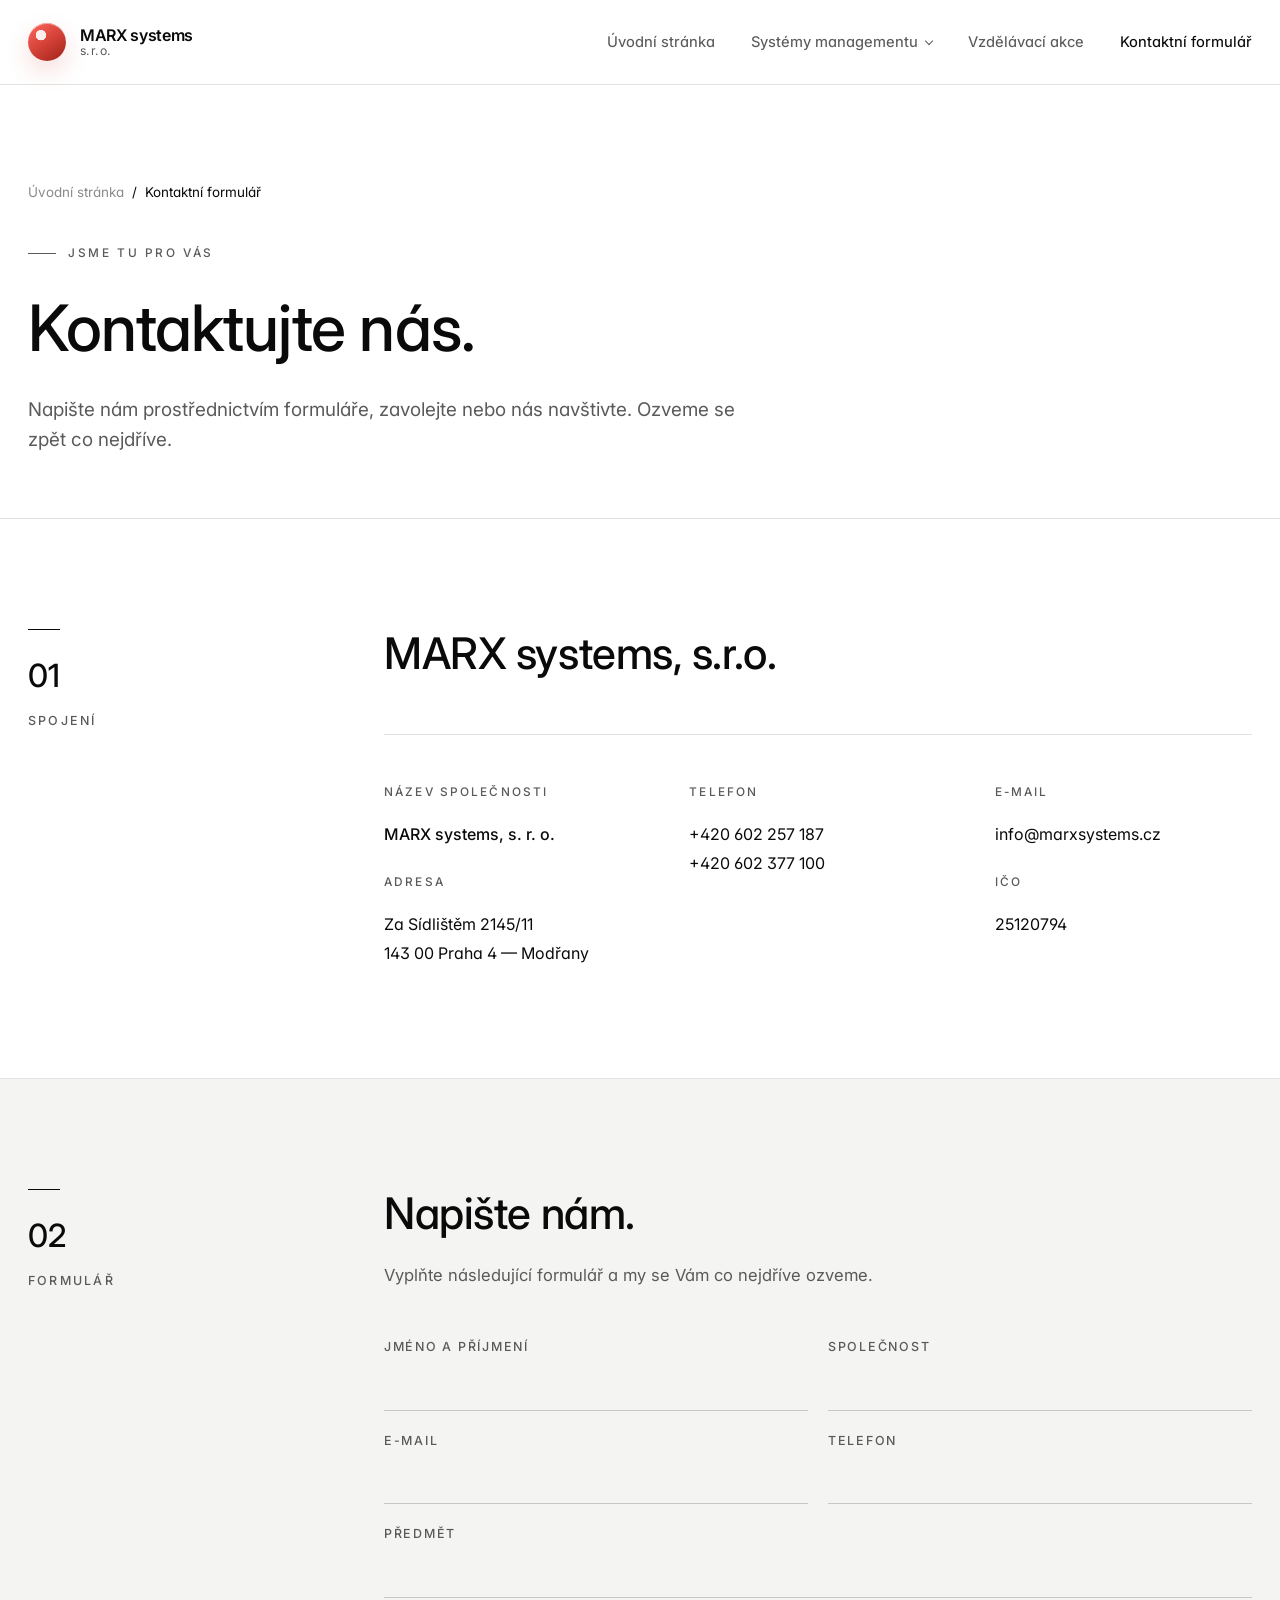
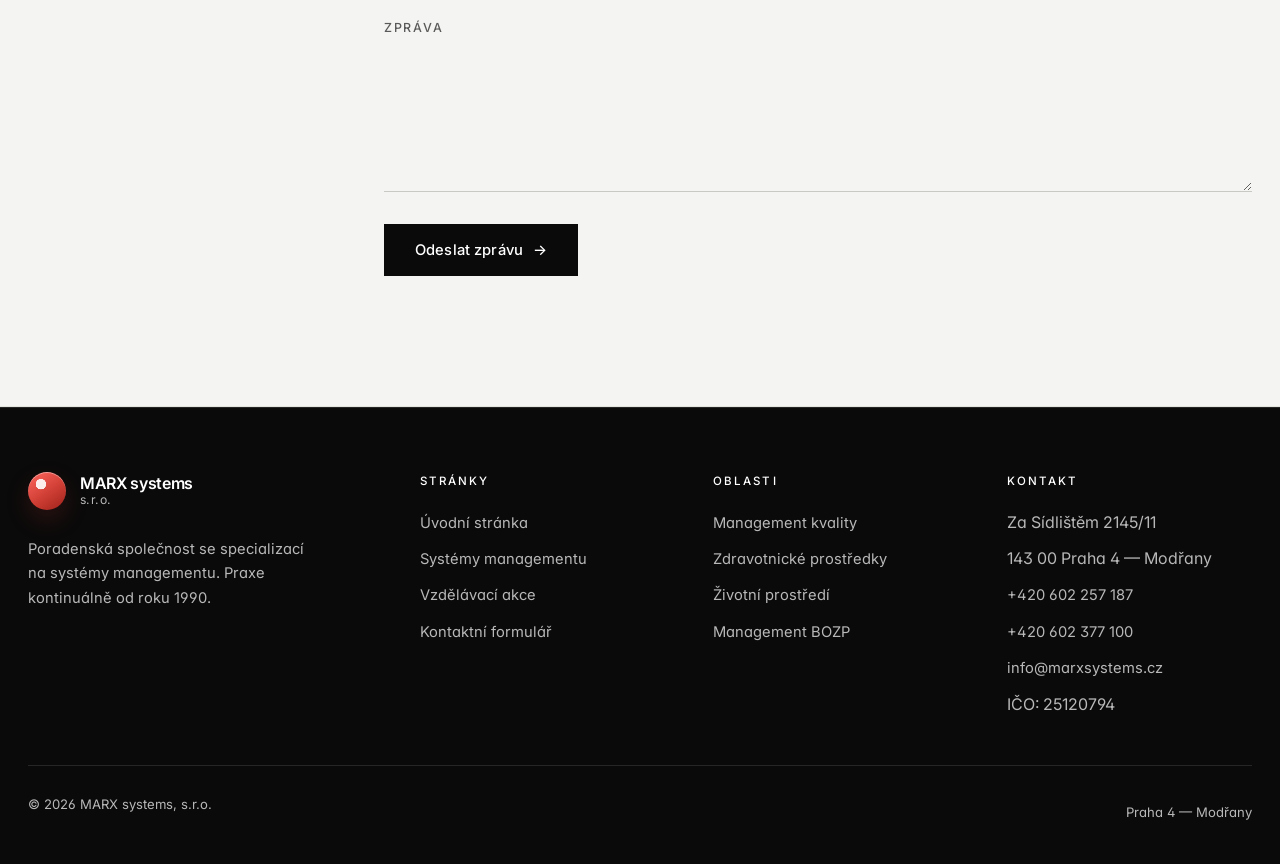
==== kontakt.html @ 4974ef46 "Add files via upload" ====
<!DOCTYPE html>
<html lang="cs">
<head>
  <meta charset="UTF-8" />
  <meta name="viewport" content="width=device-width, initial-scale=1.0" />
  <title>Kontaktní formulář — MARX systems, s.r.o.</title>
  <meta name="description" content="Kontaktujte MARX systems, s.r.o. — adresa, telefon, e-mail a kontaktní formulář." />
  <link rel="preconnect" href="https://fonts.googleapis.com" />
  <link rel="preconnect" href="https://fonts.gstatic.com" crossorigin />
  <link href="https://fonts.googleapis.com/css2?family=Fraunces:opsz,wght@9..144,300;9..144,400;9..144,500&family=Inter:wght@400;450;500;600&display=swap" rel="stylesheet" />
  <link rel="stylesheet" href="styles.css" />
</head>
<body>
  <header class="site-header">
    <div class="container header-row">
      <a class="brand" href="index.html"><span class="brand-mark" aria-hidden="true"></span><span class="brand-text"><strong>MARX systems</strong><small>s.r.o.</small></span></a>
      <nav class="site-nav">
        <a href="index.html">Úvodní stránka</a>
        <div class="nav-item">
          <a href="systemy-managementu.html">Systémy managementu</a>
          <div class="nav-dropdown">
            <a href="management-kvality.html">Management kvality</a>
            <a href="zdravotnicke-prostredky.html">Zdravotnické prostředky</a>
            <a href="zivotni-prostredi.html">Životní prostředí</a>
            <a href="management-bozp.html">Management BOZP</a>
          </div>
        </div>
        <a href="vzdelavaci-akce.html">Vzdělávací akce</a>
        <a href="kontakt.html" class="active">Kontaktní formulář</a>
      </nav>
    </div>
  </header>

  <main>
    <section class="page-hero">
      <div class="container">
        <nav class="breadcrumb">
          <a href="index.html">Úvodní stránka</a><span>/</span><span>Kontaktní formulář</span>
        </nav>
        <p class="eyebrow">Jsme tu pro Vás</p>
        <h1>Kontaktujte nás.</h1>
        <p class="lead">Napište nám prostřednictvím formuláře, zavolejte nebo nás navštivte. Ozveme se zpět co nejdříve.</p>
      </div>
    </section>

    <section class="section">
      <div class="container two-col">
        <aside class="col-label">
          <div class="rule"></div>
          <span class="num">01</span>
          <p class="lbl">Spojení</p>
        </aside>
        <div class="col-body">
          <h2>MARX systems, s.r.o.</h2>
          <div class="contact-grid" style="border-top:1px solid var(--line);">
            <div>
              <span class="contact-label" style="color:var(--muted)">Název společnosti</span>
              <p style="color:var(--text);font-weight:500">MARX systems, s.&nbsp;r.&nbsp;o.</p>
              <span class="contact-label" style="color:var(--muted);margin-top:24px">Adresa</span>
              <p style="color:var(--text)">Za Sídlištěm 2145/11<br />143 00 Praha 4 — Modřany</p>
            </div>
            <div>
              <span class="contact-label" style="color:var(--muted)">Telefon</span>
              <p style="color:var(--text)">
                <a href="tel:+420602257187">+420 602 257 187</a><br />
                <a href="tel:+420602377100">+420 602 377 100</a>
              </p>
            </div>
            <div>
              <span class="contact-label" style="color:var(--muted)">E-mail</span>
              <p style="color:var(--text)"><a href="mailto:info@marxsystems.cz">info@marxsystems.cz</a></p>
              <span class="contact-label" style="color:var(--muted);margin-top:24px">IČO</span>
              <p style="color:var(--text)">25120794</p>
            </div>
          </div>
        </div>
      </div>
    </section>

    <section class="section bg-alt">
      <div class="container two-col">
        <aside class="col-label">
          <div class="rule"></div>
          <span class="num">02</span>
          <p class="lbl">Formulář</p>
        </aside>
        <div class="col-body">
          <h2>Napište nám.</h2>
          <p>Vyplňte následující formulář a my se Vám co nejdříve ozveme.</p>
          <form class="form-card" action="contact.php" method="post" data-contact-form>
            <div class="form-row">
              <div class="form-field">
                <label for="name">Jméno a příjmení</label>
                <input type="text" id="name" name="name" required />
              </div>
              <div class="form-field">
                <label for="company">Společnost</label>
                <input type="text" id="company" name="company" />
              </div>
            </div>
            <div class="form-row">
              <div class="form-field">
                <label for="email">E-mail</label>
                <input type="email" id="email" name="email" required />
              </div>
              <div class="form-field">
                <label for="phone">Telefon</label>
                <input type="tel" id="phone" name="phone" />
              </div>
            </div>
            <div class="form-field">
              <label for="subject">Předmět</label>
              <input type="text" id="subject" name="subject" />
            </div>
            <div class="form-field">
              <label for="message">Zpráva</label>
              <textarea id="message" name="message" rows="6" required></textarea>
            </div>
            <div class="form-actions">
              <button type="submit" class="button button-primary"><span>Odeslat zprávu</span><span class="arrow"></span></button>
            </div>
              <div hidden aria-hidden="true"><label>Web<input type="text" name="website" tabindex="-1" autocomplete="off"></label></div>
                    <p data-form-status role="status" aria-live="polite" aria-atomic="true"></p>
                </form>
        </div>
      </div>
    </section>
  </main>

  <footer class="site-footer">
    <div class="container">
      <div class="footer-grid">
        <div class="footer-brand">
          <a class="brand brand-footer" href="index.html"><span class="brand-mark" aria-hidden="true"></span><span class="brand-text"><strong>MARX systems</strong><small>s.r.o.</small></span></a>
          <p>Poradenská společnost se specializací na systémy managementu. Praxe kontinuálně od roku 1990.</p>
        </div>
        <div class="footer-col"><h5>Stránky</h5><ul><li><a href="index.html">Úvodní stránka</a></li><li><a href="systemy-managementu.html">Systémy managementu</a></li><li><a href="vzdelavaci-akce.html">Vzdělávací akce</a></li><li><a href="kontakt.html">Kontaktní formulář</a></li></ul></div>
        <div class="footer-col"><h5>Oblasti</h5><ul><li><a href="management-kvality.html">Management kvality</a></li><li><a href="zdravotnicke-prostredky.html">Zdravotnické prostředky</a></li><li><a href="zivotni-prostredi.html">Životní prostředí</a></li><li><a href="management-bozp.html">Management BOZP</a></li></ul></div>
        <div class="footer-col"><h5>Kontakt</h5><ul><li>Za Sídlištěm 2145/11</li><li>143 00 Praha 4 — Modřany</li><li><a href="tel:+420602257187">+420 602 257 187</a></li>
            <li><a href="tel:+420602377100">+420 602 377 100</a></li>
            <li><a href="mailto:info@marxsystems.cz">info@marxsystems.cz</a></li>
            <li>IČO: 25120794</li></ul></div>
      </div>
      <div class="footer-base"><p>© 2026 MARX systems, s.r.o.</p><p>Praha 4 — Modřany</p></div>
    </div>
  </footer>
    <script src="contact.js" defer></script>
</body>
</html>
---- styles.css ----
:root {
  --bg: #ffffff;
  --bg-alt: #f4f4f2;
  --bg-dark: #0a0a0a;
  --text: #0a0a0a;
  --text-inverse: #ffffff;
  --muted: #5a5a5a;
  --muted-2: #8a8a8a;
  --muted-light: #b8b8b8;
  --line: #e3e3e0;
  --line-strong: #c8c8c4;
  --line-dark: #262626;
  --container: 1280px;
  --container-narrow: 920px;
}

*, *::before, *::after { box-sizing: border-box; }

html { scroll-behavior: smooth; }

body {
  margin: 0;
  min-width: 320px;
  font-family: "Inter", -apple-system, BlinkMacSystemFont, sans-serif;
  font-weight: 400;
  color: var(--text);
  background: var(--bg);
  line-height: 1.65;
  -webkit-font-smoothing: antialiased;
  -moz-osx-font-smoothing: grayscale;
  font-feature-settings: "ss01", "cv11";
}

a { color: inherit; text-decoration: none; }
img { display: block; max-width: 100%; }

.container {
  width: min(calc(100% - 56px), var(--container));
  margin: 0 auto;
}

.container-narrow {
  width: min(calc(100% - 56px), var(--container-narrow));
  margin: 0 auto;
}

/* ---------- HEADER ---------- */
.site-header {
  position: sticky;
  top: 0;
  z-index: 50;
  background: rgba(255, 255, 255, 0.88);
  backdrop-filter: blur(20px);
  -webkit-backdrop-filter: blur(20px);
  border-bottom: 1px solid var(--line);
}

.header-row {
  display: flex;
  align-items: center;
  justify-content: space-between;
  gap: 24px;
  padding: 22px 0;
}

.brand {
  display: inline-flex;
  align-items: center;
  gap: 14px;
}

.brand-mark {
  width: 38px;
  height: 38px;
  border-radius: 50%;
  background:
    radial-gradient(circle at 34% 32%, rgba(255, 255, 255, 0.9) 0 14%, transparent 15%),
    linear-gradient(145deg, #ff675f 0%, #cf3e34 55%, #9f221b 100%);
  box-shadow:
    inset 0 1px 0 rgba(255, 255, 255, 0.46),
    0 10px 24px rgba(207, 62, 52, 0.18);
  flex-shrink: 0;
}

.brand-text {
  display: flex;
  flex-direction: column;
  line-height: 1.1;
}

.brand-text strong {
  font-size: 1rem;
  font-weight: 600;
  letter-spacing: -0.02em;
  color: var(--text);
}

.brand-text small {
  color: var(--muted);
  font-size: 0.76rem;
  letter-spacing: 0.04em;
}

/* Nav */
.site-nav {
  display: flex;
  align-items: center;
  gap: 36px;
  color: var(--muted);
  font-size: 0.92rem;
  font-weight: 450;
}

.site-nav > a,
.site-nav > .nav-item > a {
  transition: color 160ms ease;
  padding: 8px 0;
  display: inline-block;
}

.site-nav a:hover,
.site-nav a:focus-visible,
.site-nav a.active {
  color: var(--text);
}

.nav-item {
  position: relative;
}

.nav-item > a::after {
  content: "";
  display: inline-block;
  margin-left: 8px;
  width: 6px;
  height: 6px;
  border-right: 1.4px solid currentColor;
  border-bottom: 1.4px solid currentColor;
  transform: translateY(-3px) rotate(45deg);
  transition: transform 200ms ease;
}

.nav-item:hover > a::after,
.nav-item:focus-within > a::after {
  transform: translateY(0) rotate(225deg);
}

.nav-dropdown {
  position: absolute;
  top: 100%;
  left: -20px;
  min-width: 280px;
  background: var(--bg);
  border: 1px solid var(--line);
  padding: 12px 0;
  opacity: 0;
  visibility: hidden;
  transform: translateY(-6px);
  transition: opacity 180ms ease, transform 180ms ease, visibility 180ms;
  box-shadow: 0 24px 48px rgba(0, 0, 0, 0.08);
}

.nav-item:hover .nav-dropdown,
.nav-item:focus-within .nav-dropdown {
  opacity: 1;
  visibility: visible;
  transform: translateY(0);
}

.nav-dropdown a {
  display: block;
  padding: 12px 24px;
  font-size: 0.92rem;
  color: var(--muted);
  transition: background-color 140ms ease, color 140ms ease;
}

.nav-dropdown a:hover {
  background: var(--bg-alt);
  color: var(--text);
}

/* ---------- TYPOGRAPHY ---------- */
.display, h1, h2 {
  font-family: "Inter", -apple-system, BlinkMacSystemFont, sans-serif;
  font-weight: 500;
  letter-spacing: -0.01em;
  line-height: 1.12;
  margin: 0;
}

h1 {
  font-size: clamp(2.4rem, 5.6vw, 4.8rem);
  letter-spacing: -0.015em;
}

h2 {
  font-size: clamp(1.8rem, 3.4vw, 2.8rem);
  margin-bottom: 24px;
}

h3 {
  font-family: "Inter", sans-serif;
  font-size: 1.05rem;
  font-weight: 600;
  letter-spacing: 0;
  margin: 0 0 10px;
}

h4 {
  font-family: "Inter", sans-serif;
  font-weight: 500;
  font-size: 1.5rem;
  letter-spacing: -0.005em;
  margin: 0 0 12px;
}

.eyebrow {
  display: inline-flex;
  align-items: center;
  gap: 12px;
  margin: 0 0 28px;
  color: var(--muted);
  font-size: 0.74rem;
  font-weight: 500;
  letter-spacing: 0.22em;
  text-transform: uppercase;
}

.eyebrow::before {
  content: "";
  width: 28px;
  height: 1px;
  background: var(--muted);
}

.eyebrow.no-rule::before { display: none; }

.lead {
  max-width: 60ch;
  margin: 32px 0 0;
  font-size: 1.18rem;
  color: var(--muted);
  font-weight: 400;
  line-height: 1.55;
}

p { margin: 0 0 16px; }
p:last-child { margin-bottom: 0; }

/* ---------- BUTTONS ---------- */
.button {
  display: inline-flex;
  align-items: center;
  justify-content: center;
  gap: 10px;
  min-height: 52px;
  padding: 0 30px;
  border: 1px solid transparent;
  font-family: inherit;
  font-size: 0.92rem;
  font-weight: 500;
  letter-spacing: 0.01em;
  cursor: pointer;
  transition: background-color 200ms ease, color 200ms ease, border-color 200ms ease;
}

.button-primary {
  background: var(--text);
  color: var(--text-inverse);
}
.button-primary:hover { background: #2a2a2a; }

.button-ghost {
  background: transparent;
  color: var(--text);
  border-color: var(--text);
}
.button-ghost:hover {
  background: var(--text);
  color: var(--text-inverse);
}

.button-ghost.on-dark {
  color: var(--text-inverse);
  border-color: var(--text-inverse);
}
.button-ghost.on-dark:hover {
  background: var(--text-inverse);
  color: var(--text);
}

.button .arrow::after {
  content: "→";
  display: inline-block;
  transition: transform 200ms ease;
}
.button:hover .arrow::after { transform: translateX(4px); }

/* ---------- HERO ---------- */
.hero {
  padding: 20px 0 110px;
  border-bottom: 1px solid var(--line);
  position: relative;
}

.hero-grid {
  display: grid;
  grid-template-columns: minmax(0, 1.05fr) minmax(0, 0.95fr);
  gap: 80px;
  align-items: center;
}

.hero-copy { max-width: 100%; }

.hero h1 {
  max-width: 16ch;
}

.hero-visual {
  position: relative;
  border: 1px solid var(--line);
  background: var(--bg);
  padding: 0;
  overflow: hidden;
  box-shadow: 0 24px 60px rgba(10, 10, 10, 0.05);
}

.hero-visual::before {
  content: "";
  position: absolute;
  inset: 0;
  pointer-events: none;
  background: linear-gradient(180deg, rgba(244,244,242,0) 0%, rgba(244,244,242,0.35) 100%);
  z-index: 1;
}

.hero-visual svg {
  display: block;
  width: 100%;
  height: auto;
  position: relative;
  z-index: 0;
}

.hero-actions {
  display: flex;
  flex-wrap: wrap;
  gap: 12px;
  margin-top: 48px;
}

.hero-meta {
  display: grid;
  grid-template-columns: repeat(4, 1fr);
  gap: 0;
  margin-top: 96px;
  padding-top: 32px;
  border-top: 1px solid var(--line);
}

.hero-meta > div {
  padding-right: 24px;
}

.hero-meta .meta-label {
  display: block;
  font-size: 0.72rem;
  font-weight: 500;
  letter-spacing: 0.16em;
  text-transform: uppercase;
  color: var(--muted-2);
  margin-bottom: 12px;
}

.hero-meta .meta-value {
  font-family: "Inter", sans-serif;
  font-weight: 500;
  font-size: 1.5rem;
  letter-spacing: -0.005em;
}

.hero-meta .meta-sub {
  display: block;
  font-family: "Inter", sans-serif;
  font-size: 0.86rem;
  color: var(--muted);
  margin-top: 4px;
}

/* Page hero — for subpages */
.page-hero {
  padding: 96px 0 64px;
  border-bottom: 1px solid var(--line);
  background: var(--bg);
}

.page-hero .breadcrumb {
  display: flex;
  gap: 8px;
  font-size: 0.84rem;
  color: var(--muted-2);
  margin-bottom: 32px;
}

.page-hero .breadcrumb a:hover { color: var(--text); }
.page-hero .breadcrumb span { color: var(--text); }

.page-hero h1 {
  font-size: clamp(2.4rem, 5vw, 4.4rem);
  max-width: 22ch;
}

.page-hero .standard {
  display: inline-block;
  margin-top: 28px;
  padding: 8px 14px;
  border: 1px solid var(--line-strong);
  font-size: 0.84rem;
  font-weight: 500;
  letter-spacing: 0.04em;
  color: var(--text);
  background: var(--bg-alt);
}

/* ---------- SECTIONS ---------- */
.section {
  padding: 110px 0;
  border-bottom: 1px solid var(--line);
}

.section.tight { padding: 80px 0; }
.section.bg-alt { background: var(--bg-alt); }

.two-col {
  display: grid;
  grid-template-columns: 260px 1fr;
  gap: 96px;
  align-items: start;
}

.col-label {
  position: sticky;
  top: 110px;
  display: flex;
  flex-direction: column;
  gap: 8px;
}

.col-label .num {
  font-family: "Inter", sans-serif;
  font-weight: 500;
  font-size: 2rem;
  letter-spacing: -0.01em;
  color: var(--text);
}

.col-label .lbl {
  font-size: 0.78rem;
  font-weight: 500;
  letter-spacing: 0.18em;
  text-transform: uppercase;
  color: var(--muted);
  margin: 0;
}

.col-label .rule {
  width: 32px;
  height: 1px;
  background: var(--text);
  margin-bottom: 12px;
}

.col-body p {
  font-size: 1.04rem;
  color: var(--muted);
  max-width: 66ch;
}

.col-body p strong { color: var(--text); font-weight: 500; }

/* ---------- HOMEPAGE — Services strip ---------- */
.services-list {
  list-style: none;
  margin: 56px 0 0;
  padding: 0;
}

.services-list li {
  display: grid;
  grid-template-columns: 80px 1fr auto;
  gap: 32px;
  align-items: center;
  padding: 32px 0;
  border-top: 1px solid var(--line);
  transition: padding 240ms ease;
}

.services-list li:last-child { border-bottom: 1px solid var(--line); }

.services-list li:hover { padding-left: 12px; }

.services-list .num {
  font-family: "Inter", sans-serif;
  font-weight: 500;
  font-size: 1.2rem;
  color: var(--muted-2);
}

.services-list h3 {
  margin: 0 0 6px;
  font-size: 1.25rem;
  font-weight: 500;
  letter-spacing: -0.01em;
}

.services-list p {
  margin: 0;
  color: var(--muted);
  font-size: 0.98rem;
}

.services-list .arrow-cell {
  font-family: "Inter", sans-serif;
  font-size: 1.3rem;
  color: var(--text);
}

/* ---------- AREAS GRID (homepage) ---------- */
.areas-grid {
  display: grid;
  grid-template-columns: repeat(2, 1fr);
  gap: 1px;
  margin-top: 56px;
  background: var(--line);
  border: 1px solid var(--line);
}

.areas-grid article {
  background: var(--bg);
  padding: 44px 40px;
  transition: background-color 220ms ease;
  display: flex;
  flex-direction: column;
  gap: 12px;
}

.areas-grid article:hover { background: var(--bg-alt); }

.areas-grid .area-num {
  font-family: "Inter", sans-serif;
  font-size: 0.88rem;
  font-weight: 500;
  color: var(--muted-2);
  letter-spacing: 0.06em;
  margin-bottom: 8px;
}

.areas-grid h3 {
  font-family: "Inter", sans-serif;
  font-weight: 500;
  font-size: 1.5rem;
  letter-spacing: -0.005em;
  margin: 0;
}

.areas-grid .iso {
  font-family: "Inter", sans-serif;
  font-size: 0.82rem;
  font-weight: 500;
  color: var(--muted-2);
  letter-spacing: 0.06em;
  margin: 2px 0 0;
}

.areas-grid p {
  margin: 8px 0 0;
  color: var(--muted);
  font-size: 0.98rem;
}

.areas-grid .area-link {
  margin-top: auto;
  padding-top: 20px;
  font-size: 0.86rem;
  font-weight: 500;
  letter-spacing: 0.04em;
  color: var(--text);
  display: inline-flex;
  align-items: center;
  gap: 8px;
}

.areas-grid .area-link::after {
  content: "→";
  transition: transform 200ms ease;
}

.areas-grid article:hover .area-link::after { transform: translateX(4px); }

/* ---------- BENEFITS LIST (subpages) ---------- */
.benefits {
  margin: 56px 0 0;
  list-style: none;
  padding: 0;
  display: grid;
  grid-template-columns: 1fr;
  gap: 0;
}

.benefits li {
  display: grid;
  grid-template-columns: 60px 1fr;
  gap: 32px;
  padding: 24px 0;
  border-top: 1px solid var(--line);
  align-items: baseline;
}

.benefits li:last-child { border-bottom: 1px solid var(--line); }

.benefits .b-num {
  font-family: "Inter", sans-serif;
  font-weight: 500;
  font-size: 0.92rem;
  color: var(--muted-2);
  padding-top: 2px;
}

.benefits p {
  margin: 0;
  font-size: 1.02rem;
  color: var(--text);
  line-height: 1.55;
}

/* Pull quote */
.pull-quote {
  margin: 80px 0 0;
  padding: 48px 0;
  border-top: 1px solid var(--line);
  border-bottom: 1px solid var(--line);
}

.pull-quote p {
  font-family: "Inter", sans-serif;
  font-weight: 400;
  font-size: clamp(1.5rem, 2.4vw, 2.2rem);
  line-height: 1.3;
  letter-spacing: -0.01em;
  margin: 0;
  max-width: 32ch;
  color: var(--text);
}

/* Related sub-areas */
.related {
  display: grid;
  grid-template-columns: repeat(3, 1fr);
  gap: 24px;
  margin-top: 48px;
}

.related a {
  display: block;
  padding: 28px 24px;
  border: 1px solid var(--line);
  transition: border-color 200ms ease, transform 200ms ease;
}

.related a:hover {
  border-color: var(--text);
}

.related .r-iso {
  font-size: 0.78rem;
  font-weight: 500;
  letter-spacing: 0.12em;
  color: var(--muted-2);
  text-transform: uppercase;
}

.related h4 {
  font-size: 1.2rem;
  margin: 8px 0 12px;
}

.related p {
  font-size: 0.92rem;
  color: var(--muted);
  margin: 0;
}

.related .r-arrow {
  display: inline-block;
  margin-top: 18px;
  font-size: 0.86rem;
  font-weight: 500;
  letter-spacing: 0.04em;
}

.related .r-arrow::after {
  content: " →";
  transition: transform 200ms ease;
  display: inline-block;
}

/* ---------- COURSES (vzdelavaci) ---------- */
.courses {
  margin-top: 48px;
  display: grid;
  grid-template-columns: 1fr;
  gap: 0;
}

.courses .course {
  display: grid;
  grid-template-columns: 100px 1fr;
  gap: 40px;
  padding: 40px 0;
  border-top: 1px solid var(--line);
  align-items: start;
}

.courses .course:last-child { border-bottom: 1px solid var(--line); }

.courses .c-num {
  font-family: "Inter", sans-serif;
  font-weight: 500;
  font-size: 2.2rem;
  letter-spacing: -0.01em;
  color: var(--text);
  line-height: 1;
}

.courses h3 {
  font-family: "Inter", sans-serif;
  font-weight: 500;
  font-size: 1.4rem;
  margin: 0 0 12px;
  letter-spacing: -0.005em;
}

.courses p {
  color: var(--muted);
  font-size: 1.02rem;
  max-width: 66ch;
}

/* ---------- CONTACT (dark) ---------- */
.section-dark {
  background: var(--bg-dark);
  color: var(--text-inverse);
  border-bottom: none;
}

.section-dark h1,
.section-dark h2,
.section-dark h3,
.section-dark h4 {
  color: var(--text-inverse);
}

.section-dark p {
  color: var(--muted-light);
}

.section-dark .col-label .num,
.section-dark .col-label .lbl {
  color: var(--muted-light);
}

.section-dark .col-label .rule { background: var(--text-inverse); }

.section-dark .eyebrow { color: var(--muted-light); }
.section-dark .eyebrow::before { background: var(--muted-light); }

.contact-grid {
  display: grid;
  grid-template-columns: repeat(3, 1fr);
  gap: 48px;
  margin-top: 56px;
  padding-top: 48px;
  border-top: 1px solid var(--line-dark);
}

.contact-label {
  display: block;
  font-size: 0.74rem;
  font-weight: 500;
  letter-spacing: 0.18em;
  text-transform: uppercase;
  color: var(--muted-light);
  margin-bottom: 18px;
}

.contact-grid p {
  margin: 0;
  color: var(--text-inverse);
  font-size: 1rem;
  line-height: 1.8;
}

.contact-grid a {
  border-bottom: 1px solid transparent;
  transition: border-color 160ms ease;
}
.contact-grid a:hover { border-bottom-color: var(--text-inverse); }

/* ---------- FORM ---------- */
.form-card {
  display: grid;
  grid-template-columns: 1fr;
  gap: 20px;
  margin-top: 48px;
}

.form-row {
  display: grid;
  grid-template-columns: 1fr 1fr;
  gap: 20px;
}

.form-field {
  display: flex;
  flex-direction: column;
  gap: 8px;
}

.form-field label {
  font-size: 0.78rem;
  font-weight: 500;
  letter-spacing: 0.14em;
  text-transform: uppercase;
  color: var(--muted);
}

.form-field input,
.form-field textarea {
  background: transparent;
  border: 0;
  border-bottom: 1px solid var(--line-strong);
  padding: 12px 0;
  font-family: inherit;
  font-size: 1rem;
  color: var(--text);
  outline: none;
  transition: border-color 200ms ease;
}

.form-field input:focus,
.form-field textarea:focus {
  border-bottom-color: var(--text);
}

.form-field textarea {
  resize: vertical;
  min-height: 140px;
}

.form-actions {
  display: flex;
  justify-content: flex-start;
  margin-top: 12px;
}

/* ---------- FOOTER ---------- */
.site-footer {
  background: var(--bg-dark);
  color: var(--muted-light);
  padding: 64px 0 32px;
  border-top: 1px solid var(--line-dark);
}

.footer-grid {
  display: grid;
  grid-template-columns: 1.4fr 1fr 1fr 1fr;
  gap: 48px;
  padding-bottom: 48px;
  border-bottom: 1px solid var(--line-dark);
}

.footer-brand p {
  margin: 20px 0 0;
  color: var(--muted-light);
  font-size: 0.92rem;
  max-width: 32ch;
}

.brand-footer .brand-text strong { color: var(--text-inverse); }
.brand-footer .brand-text small { color: var(--muted-light); }

.footer-col h5 {
  font-size: 0.72rem;
  font-weight: 500;
  letter-spacing: 0.18em;
  text-transform: uppercase;
  color: var(--text-inverse);
  margin: 0 0 18px;
}

.footer-col ul {
  list-style: none;
  margin: 0;
  padding: 0;
  display: grid;
  gap: 10px;
}

.footer-col a {
  font-size: 0.92rem;
  color: var(--muted-light);
  transition: color 160ms ease;
}

.footer-col a:hover { color: var(--text-inverse); }

.footer-base {
  display: flex;
  justify-content: space-between;
  align-items: center;
  padding-top: 28px;
  font-size: 0.82rem;
  color: var(--muted-light);
  flex-wrap: wrap;
  gap: 12px;
}

/* ---------- RESPONSIVE ---------- */
@media (max-width: 1080px) {
  .hero-grid {
    grid-template-columns: 1fr;
    gap: 56px;
  }
  .hero-visual { max-width: 560px; margin: 0 auto; width: 100%; }

  .two-col {
    grid-template-columns: 1fr;
    gap: 32px;
  }
  .col-label {
    position: static;
    flex-direction: row;
    align-items: center;
    gap: 20px;
  }
  .col-label .rule { display: none; }
  .col-label .num { font-size: 1.6rem; }

  .hero-meta { grid-template-columns: repeat(2, 1fr); gap: 32px; }

  .footer-grid {
    grid-template-columns: 1fr 1fr;
    gap: 40px;
  }
}

@media (max-width: 820px) {
  .site-nav { display: none; }
  .areas-grid { grid-template-columns: 1fr; }
  .related { grid-template-columns: 1fr; }
  .contact-grid { grid-template-columns: 1fr; gap: 32px; }
  .form-row { grid-template-columns: 1fr; }

  .hero { padding: 80px 0 60px; }
  .section { padding: 64px 0; }
  .page-hero { padding: 64px 0 48px; }

  .services-list li {
    grid-template-columns: 50px 1fr;
  }
  .services-list .arrow-cell { display: none; }

  .courses .course {
    grid-template-columns: 1fr;
    gap: 8px;
  }
}

@media (max-width: 560px) {
  .hero-meta { grid-template-columns: 1fr; gap: 24px; }
  .footer-grid { grid-template-columns: 1fr; }
  .footer-base { flex-direction: column; align-items: flex-start; }
  .button { width: 100%; }
  .hero-actions { flex-direction: column; align-items: stretch; }
  .benefits li { grid-template-columns: 40px 1fr; gap: 16px; }
}

/* Skip nav for accessibility */
.sr-only {
  position: absolute;
  width: 1px; height: 1px;
  padding: 0; margin: -1px;
  overflow: hidden; clip: rect(0,0,0,0);
  white-space: nowrap; border: 0;
}
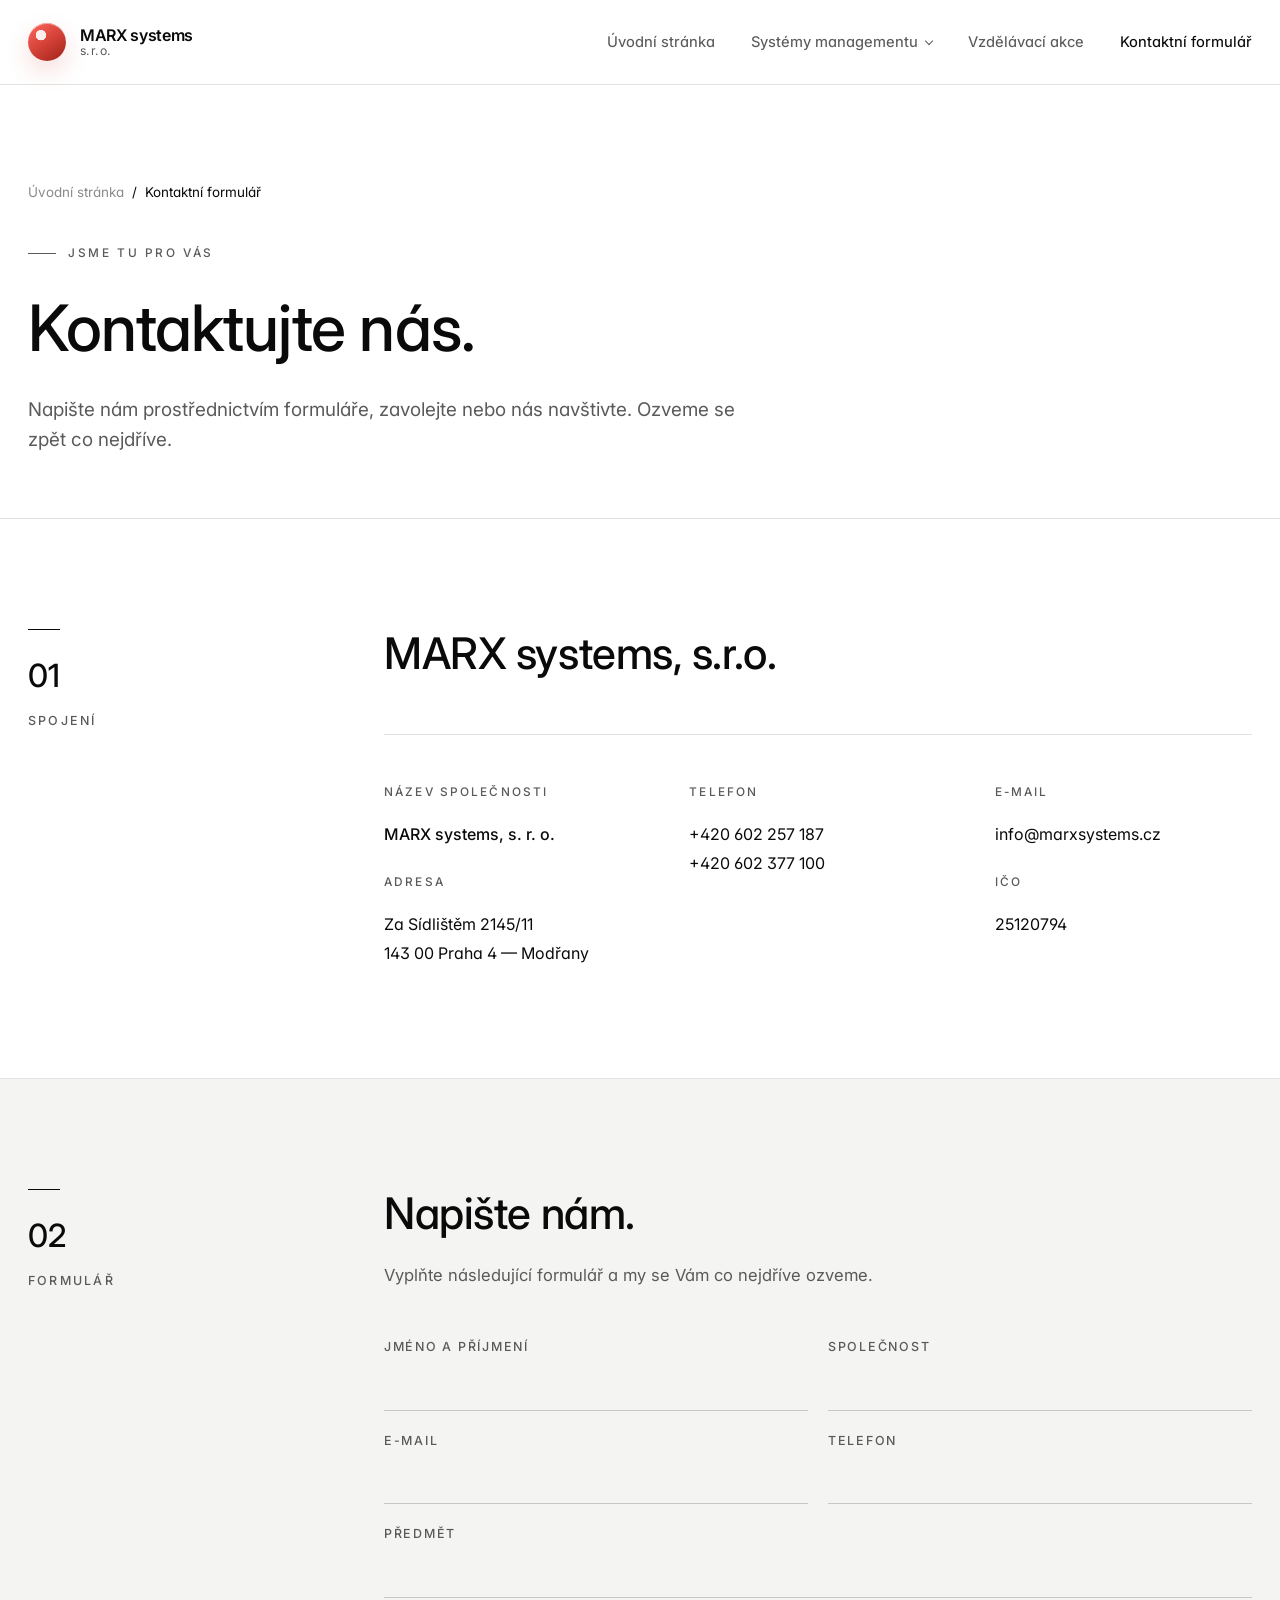
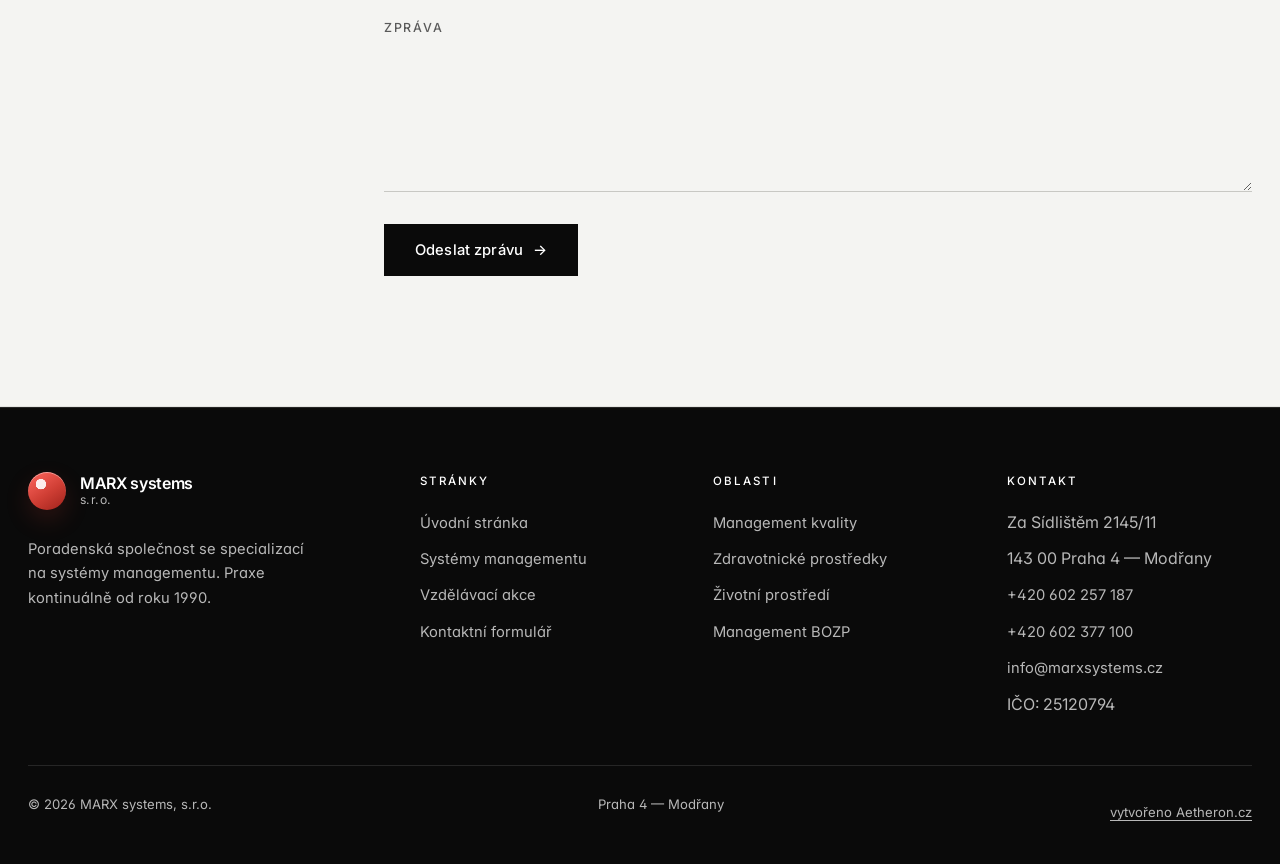
==== commit c9aa4a09: "Add files via upload" ====
--- a/kontakt.html
+++ b/kontakt.html
@@ -141,7 +141,7 @@
             <li><a href="mailto:info@marxsystems.cz">info@marxsystems.cz</a></li>
             <li>IČO: 25120794</li></ul></div>
       </div>
-      <div class="footer-base"><p>© 2026 MARX systems, s.r.o.</p><p>Praha 4 — Modřany</p></div>
+      <div class="footer-base"><p>© 2026 MARX systems, s.r.o.</p><p>Praha 4 — Modřany</p><p><a class="footer-credit" href="https://aetheron.cz">vytvořeno Aetheron.cz</a></p></div>
     </div>
   </footer>
     <script src="contact.js" defer></script>
--- a/styles.css
+++ b/styles.css
@@ -994,3 +994,14 @@
   overflow: hidden; clip: rect(0,0,0,0);
   white-space: nowrap; border: 0;
 }
+
+/* Website credit */
+.footer-credit {
+  color: inherit;
+  text-decoration: underline;
+  text-underline-offset: 3px;
+}
+.footer-credit:hover,
+.footer-credit:focus-visible {
+  text-decoration-thickness: 2px;
+}
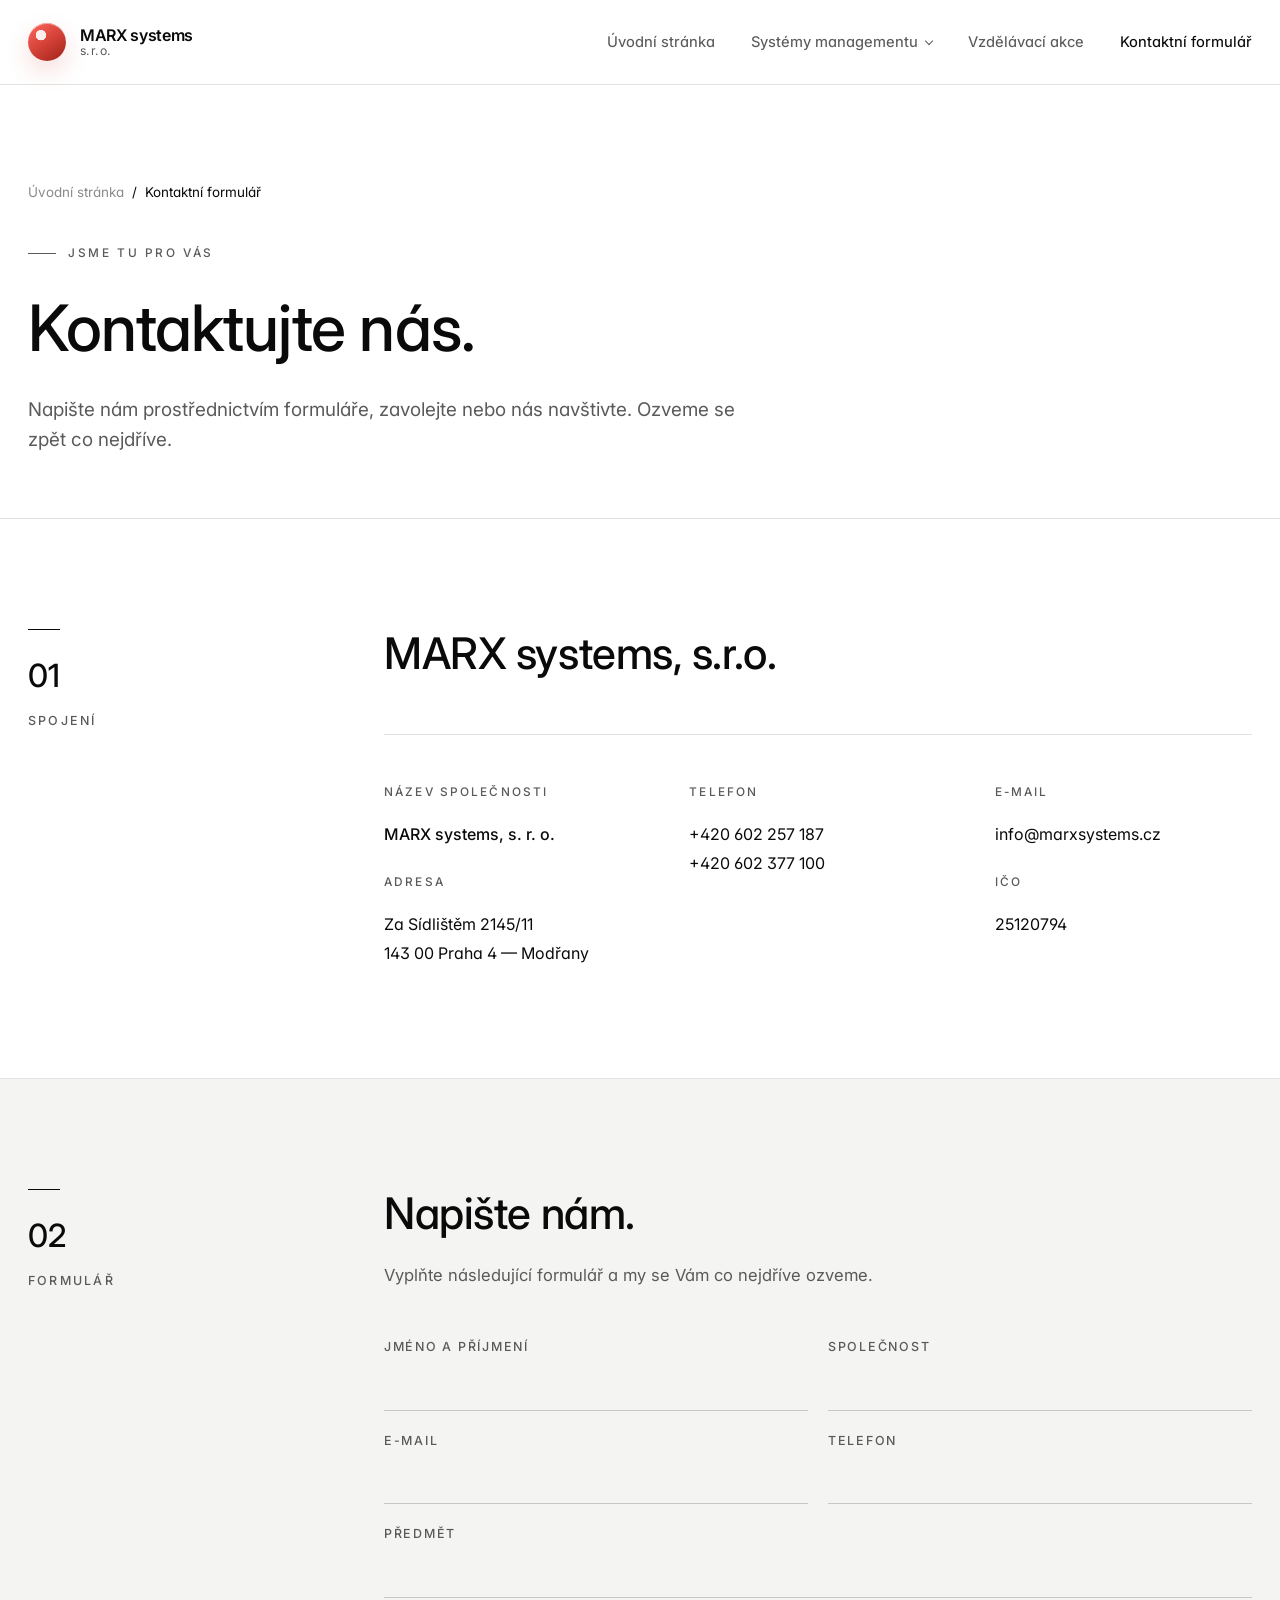
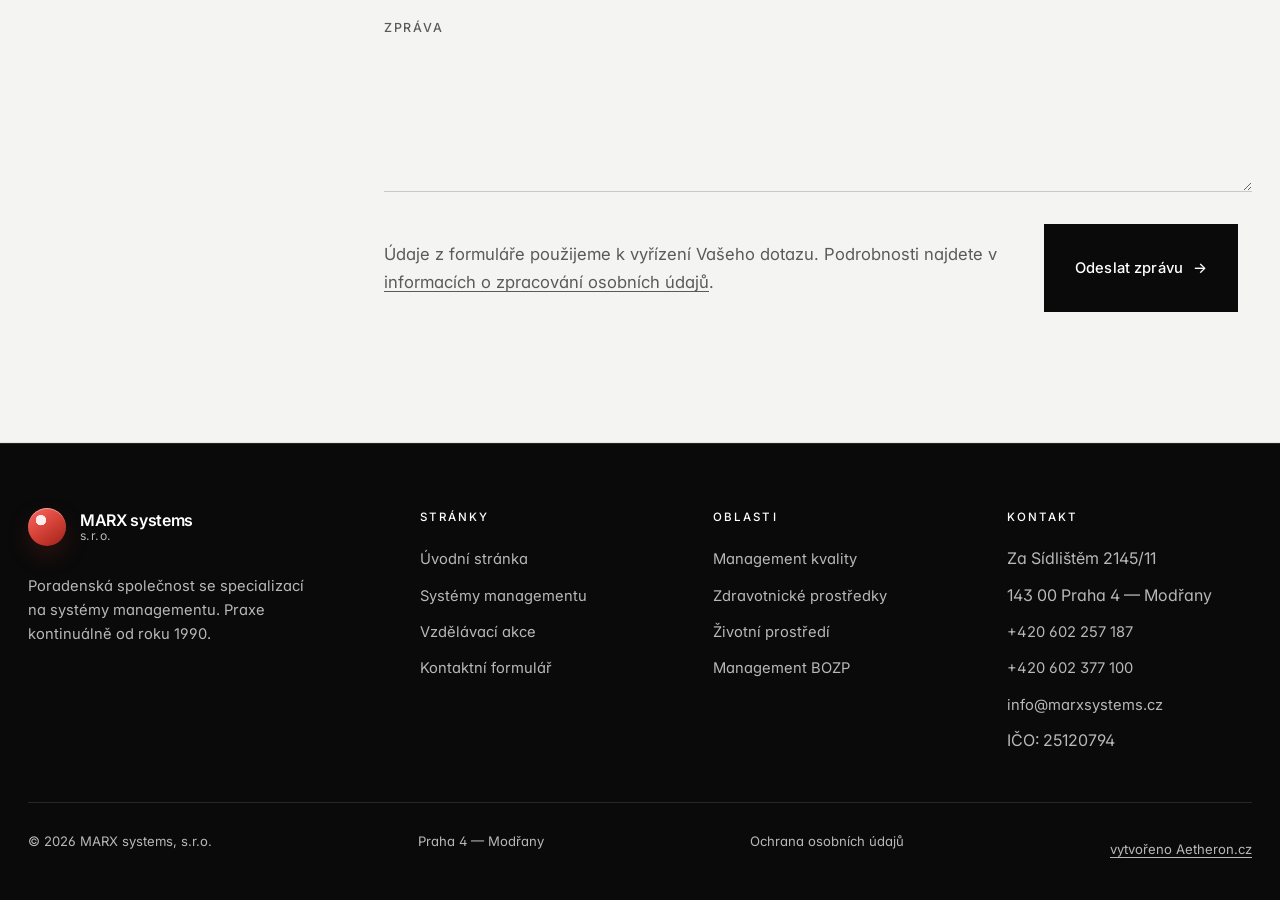
==== commit c2c84782: "Add files via upload" ====
--- a/kontakt.html
+++ b/kontakt.html
@@ -117,7 +117,8 @@
               <textarea id="message" name="message" rows="6" required></textarea>
             </div>
             <div class="form-actions">
-              <button type="submit" class="button button-primary"><span>Odeslat zprávu</span><span class="arrow"></span></button>
+              <p class="privacy-note">Údaje z formuláře použijeme k vyřízení Vašeho dotazu. Podrobnosti najdete v <a href="ochrana-osobnich-udaju.html">informacích o zpracování osobních údajů</a>.</p>
+                    <button type="submit" class="button button-primary"><span>Odeslat zprávu</span><span class="arrow"></span></button>
             </div>
               <div hidden aria-hidden="true"><label>Web<input type="text" name="website" tabindex="-1" autocomplete="off"></label></div>
                     <p data-form-status role="status" aria-live="polite" aria-atomic="true"></p>
@@ -141,7 +142,7 @@
             <li><a href="mailto:info@marxsystems.cz">info@marxsystems.cz</a></li>
             <li>IČO: 25120794</li></ul></div>
       </div>
-      <div class="footer-base"><p>© 2026 MARX systems, s.r.o.</p><p>Praha 4 — Modřany</p><p><a class="footer-credit" href="https://aetheron.cz">vytvořeno Aetheron.cz</a></p></div>
+      <div class="footer-base"><p>© 2026 MARX systems, s.r.o.</p><p>Praha 4 — Modřany</p><p><a href="ochrana-osobnich-udaju.html">Ochrana osobních údajů</a></p><p><a class="footer-credit" href="https://aetheron.cz">vytvořeno Aetheron.cz</a></p></div>
     </div>
   </footer>
     <script src="contact.js" defer></script>
--- a/styles.css
+++ b/styles.css
@@ -1005,3 +1005,17 @@
 .footer-credit:focus-visible {
   text-decoration-thickness: 2px;
 }
+
+/* Privacy policy and form notice */
+.privacy-page { max-width: 860px; margin: 0 auto; padding: 96px 24px; }
+.privacy-kicker { font-size: 12px; letter-spacing: .12em; text-transform: uppercase; margin-bottom: 16px; }
+.privacy-page h1 { font-size: clamp(30px, 5vw, 52px); line-height: 1.15; letter-spacing: -.03em; margin-bottom: 24px; }
+.privacy-lead { font-size: 19px; line-height: 1.7; }
+.privacy-date { font-size: 13px; margin-top: 20px; color: #666; }
+.privacy-page section { margin-top: 40px; }
+.privacy-page h2 { font-size: 23px; line-height: 1.35; margin-bottom: 16px; }
+.privacy-page section p { font-size: 16px; line-height: 1.8; margin-top: 14px; }
+.privacy-page a, .privacy-note a { text-decoration: underline; text-underline-offset: 3px; }
+.privacy-note { font-size: 13px; line-height: 1.7; margin: 16px 0; color: #5a5a5a; }
+.footer-base a:hover, .footer-base a:focus-visible { text-decoration: underline; text-underline-offset: 3px; }
+@media (max-width: 600px) { .privacy-page { padding: 56px 20px; } }
